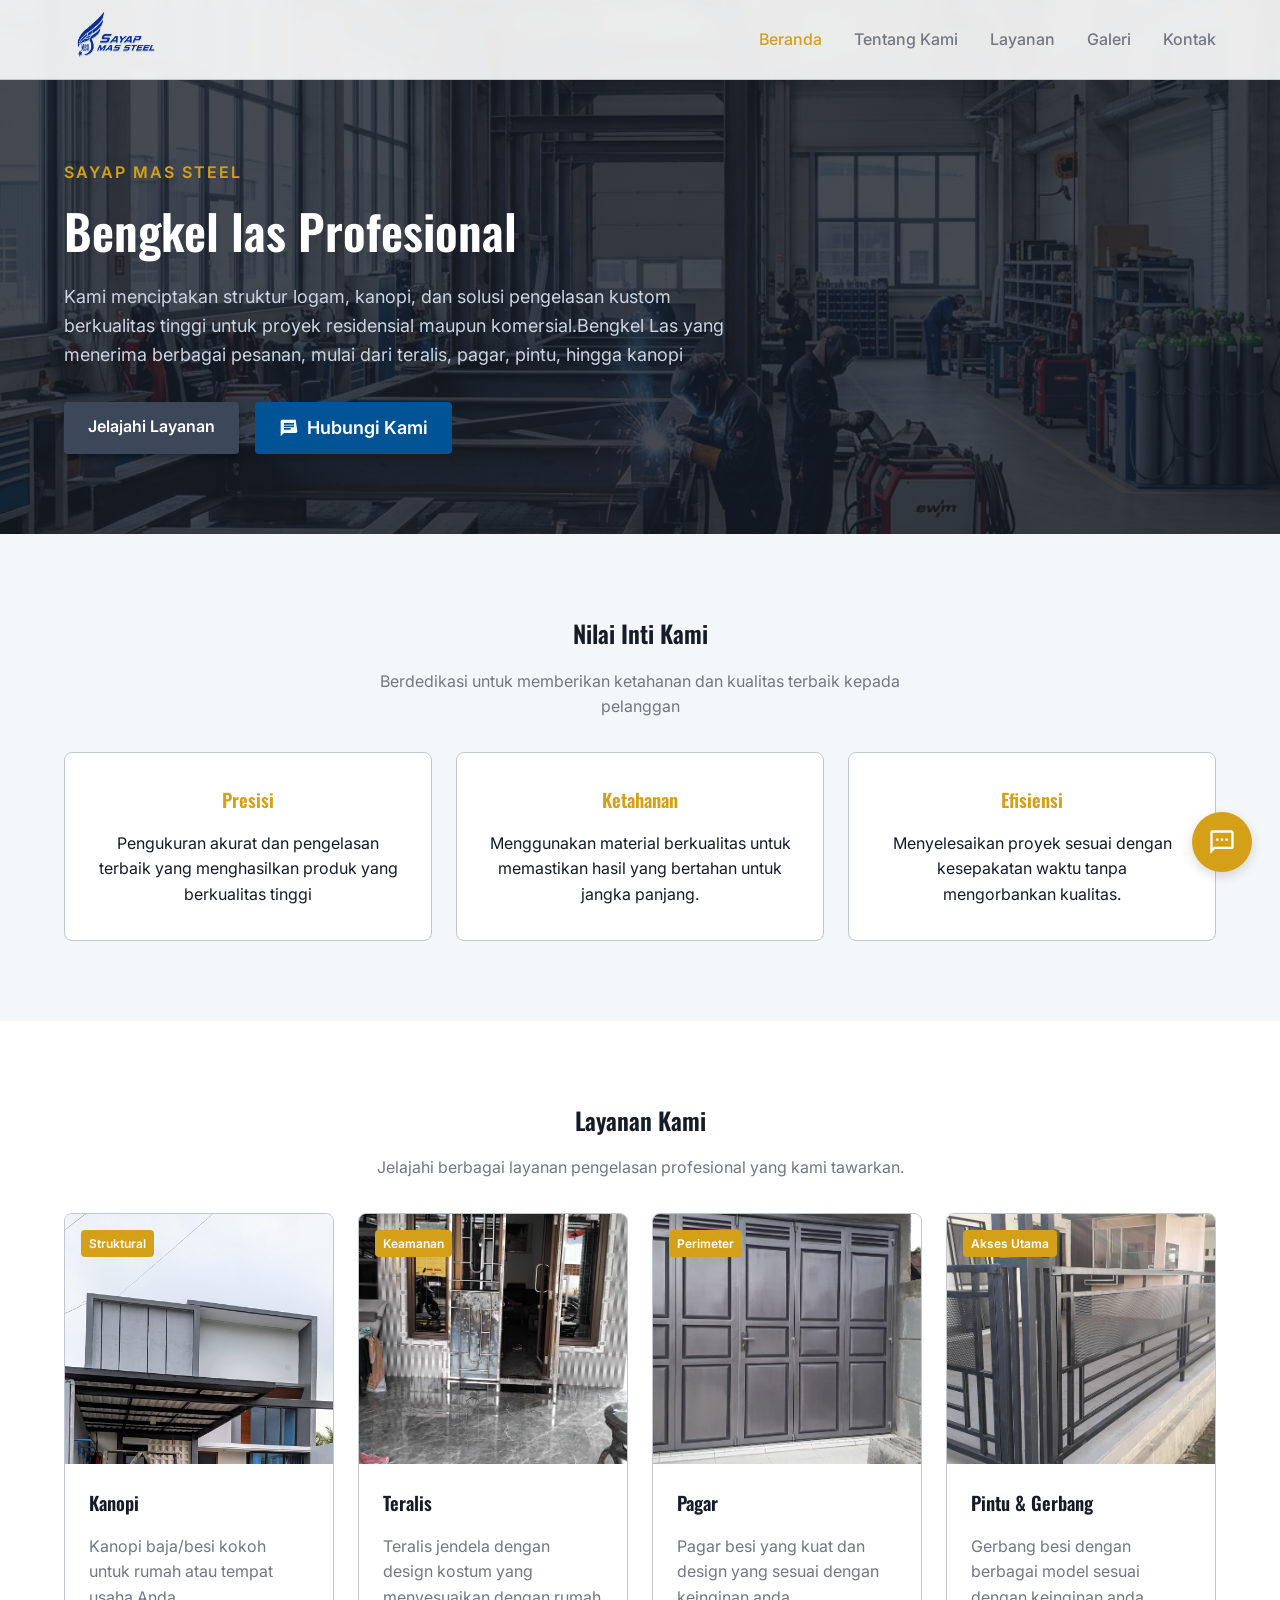
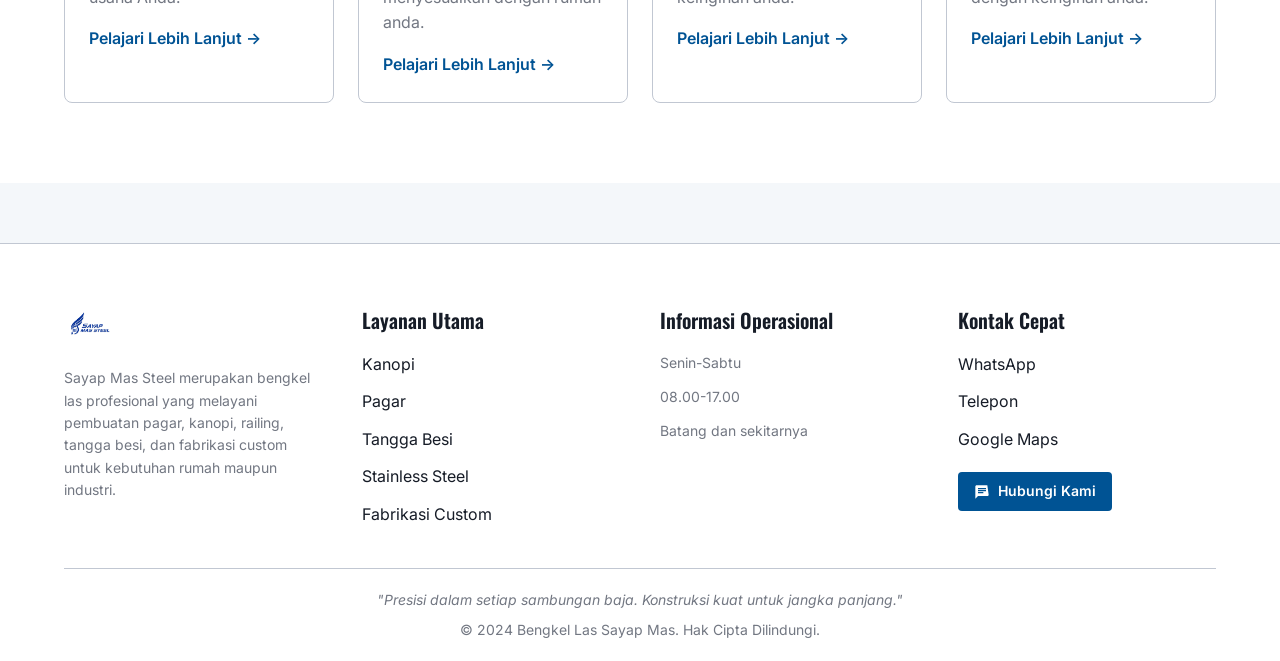
==== index.html @ 2459d59f "feat: initialize website project with core pages, assets, and styling" ====
﻿<!doctype html>
<html lang="id">
  <head>
    <meta charset="UTF-8" />
    <meta name="viewport" content="width=device-width, initial-scale=1.0" />
    <title>Sayap Mas Steel - Bengkel Las Profesional</title>
    <link rel="stylesheet" href="style.css" />
  </head>
  <body>
    <nav class="navbar">
      <div class="container">
        <div class="nav-brand">
          <img src="media/Logo.png" alt="Sayap Mas" style="height: 40px" />
        </div>
        <div class="hamburger">
          <span></span>
          <span></span>
          <span></span>
        </div>
        <div class="nav-links">
          <a href="index.html">Beranda</a>
          <a href="about.html">Tentang Kami</a>
          <a href="services.html">Layanan</a>
          <a href="gallery.html">Galeri</a>
          <a href="contact.html">Kontak</a>
        </div>
      </div>
    </nav>

    <header class="hero hero-bg">
      <div class="container">
        <div class="hero-content">
          <span class="hero-subtitle">Sayap Mas Steel</span>
          <h1 class="hero-title">Bengkel las Profesional</h1>
          <p class="hero-text">
            Kami menciptakan struktur logam, kanopi, dan solusi pengelasan
            kustom berkualitas tinggi untuk proyek residensial maupun
            komersial.Bengkel Las yang menerima berbagai pesanan, mulai dari
            teralis, pagar, pintu, hingga kanopi
          </p>
          <div style="display: flex; gap: 16px; flex-wrap: wrap">
            <a
              href="services.html"
              class="btn"
              style="box-shadow: 0 4px 6px rgba(0, 0, 0, 0.3)"
              >Jelajahi Layanan</a
            >
            <a
              href="contact.html"
              class="btn btn-whatsapp"
              style="display: flex; align-items: center; gap: 8px"
            >
              <svg
                xmlns="http://www.w3.org/2000/svg"
                width="20"
                height="20"
                viewBox="0 0 24 24"
                fill="currentColor"
              >
                <path
                  d="M20 2H4c-1.1 0-2 .9-2 2v18l4-4h14c1.1 0 2-.9 2-2zM6 9h12v2H6V9zm8 5H6v-2h8v2zm4-6H6V6h12v2z"
                />
              </svg>
              Hubungi Kami
            </a>
          </div>
        </div>
      </div>
    </header>

    <section class="section-padding">
      <div class="container">
        <div class="text-center mb-8">
          <h2>Nilai Inti Kami</h2>
          <p style="color: var(--steel-gray); max-width: 600px; margin: 0 auto">
            Berdedikasi untuk memberikan ketahanan dan kualitas terbaik kepada pelanggan
          </p>
        </div>
        <div class="grid-3">
          <div class="card p-8 text-center">
            <h3 style="color: var(--gold)">Presisi</h3>
            <p>
              Pengukuran akurat dan pengelasan terbaik yang menghasilkan produk yang berkualitas tinggi
            </p>
          </div>
          <div class="card p-8 text-center">
            <h3 style="color: var(--gold)">Ketahanan</h3>
            <p>
              Menggunakan material berkualitas untuk memastikan
              hasil yang bertahan untuk jangka panjang.
            </p>
          </div>
          <div class="card p-8 text-center">
            <h3 style="color: var(--gold)">Efisiensi</h3>
            <p>
              Menyelesaikan proyek sesuai dengan kesepakatan waktu tanpa
              mengorbankan kualitas.
            </p>
          </div>
        </div>
      </div>
    </section>

    <section class="section-padding" style="background-color: var(--white)">
      <div class="container">
        <div class="text-center mb-8">
          <h2>Layanan Kami</h2>
          <p style="color: var(--steel-gray)">
            Jelajahi berbagai layanan pengelasan profesional yang kami tawarkan.
          </p>
        </div>
        <div class="grid-4">
          <div class="card">
            <div class="card-img-wrap">
              <img src="media/gambar25.jpeg" alt="Kanopi" class="card-img" />
              <span class="badge">Struktural</span>
            </div>
            <div class="card-body">
              <h3>Kanopi</h3>
              <p style="margin-bottom: 16px; color: var(--steel-gray)">
                Kanopi baja/besi kokoh untuk rumah atau tempat usaha Anda.
              </p>
              <a
                href="services.html"
                style="color: var(--primary); font-weight: 600"
                >Pelajari Lebih Lanjut &rarr;</a
              >
            </div>
          </div>
          <div class="card">
            <div class="card-img-wrap">
              <img src="media/gambar16.jpeg" alt="Teralis" class="card-img" />
              <span class="badge">Keamanan</span>
            </div>
            <div class="card-body">
              <h3>Teralis</h3>
              <p style="margin-bottom: 16px; color: var(--steel-gray)">
                Teralis jendela dengan design kostum yang menyesuaikan dengan
                rumah anda.
              </p>
              <a
                href="services.html"
                style="color: var(--primary); font-weight: 600"
                >Pelajari Lebih Lanjut &rarr;</a
              >
            </div>
          </div>
          <div class="card">
            <div class="card-img-wrap">
              <img src="media/gambar3.jpeg" alt="Pagar" class="card-img" />
              <span class="badge">Perimeter</span>
            </div>
            <div class="card-body">
              <h3>Pagar</h3>
              <p style="margin-bottom: 16px; color: var(--steel-gray)">
                Pagar besi yang kuat dan design yang sesuai dengan keinginan
                anda.
              </p>
              <a
                href="services.html"
                style="color: var(--primary); font-weight: 600"
                >Pelajari Lebih Lanjut &rarr;</a
              >
            </div>
          </div>
          <div class="card">
            <div class="card-img-wrap">
              <img src="media/gambar4.jpeg" alt="Pintu Besi" class="card-img" />
              <span class="badge">Akses Utama</span>
            </div>
            <div class="card-body">
              <h3>Pintu & Gerbang</h3>
              <p style="margin-bottom: 16px; color: var(--steel-gray)">
                Gerbang besi dengan berbagai model sesuai dengan keinginan
                anda.
              </p>
              <a
                href="services.html"
                style="color: var(--primary); font-weight: 600"
                >Pelajari Lebih Lanjut &rarr;</a
              >
            </div>
          </div>
        </div>
      </div>
    </section>

    <footer class="footer">
      <div class="container">
        <div class="footer-grid">
          <div class="footer-brand" style="flex: 1; min-width: 250px;">
            <img
              src="media/Logo.png"
              alt="Sayap Mas"
              style="height: 40px; margin-bottom: 16px"
            />
            <p style="color: var(--steel-gray); font-size: 0.875rem">
              Sayap Mas Steel merupakan bengkel las profesional yang melayani pembuatan pagar, kanopi, railing, tangga besi, dan fabrikasi custom untuk kebutuhan rumah maupun industri.
            </p>
          </div>
          <div style="flex: 1; min-width: 150px;">
            <h4 class="footer-title">Layanan Utama</h4>
            <div class="footer-links">
              <a href="services.html">Kanopi</a>
              <a href="services.html">Pagar</a>
              <a href="services.html">Tangga Besi</a>
              <a href="services.html">Stainless Steel</a>
              <a href="services.html">Fabrikasi Custom</a>
            </div>
          </div>
          <div style="flex: 1; min-width: 150px;">
            <h4 class="footer-title">Informasi Operasional</h4>
            <div class="footer-links">
              <span style="color: var(--steel-gray); font-size: 0.875rem;">Senin-Sabtu</span>
              <span style="color: var(--steel-gray); font-size: 0.875rem;">08.00-17.00</span>
              <span style="color: var(--steel-gray); font-size: 0.875rem;">Batang dan sekitarnya</span>
            </div>
          </div>
          <div style="flex: 1; min-width: 150px;">
            <h4 class="footer-title">Kontak Cepat</h4>
            <div class="footer-links">
              <a href="https://wa.me/6282328030102" target="_blank" style="display: flex; align-items: center; gap: 8px;">WhatsApp</a>
              <a href="tel:+6282328030102" style="display: flex; align-items: center; gap: 8px;">Telepon</a>
              <a href="https://maps.app.goo.gl/3i6Q8Z6vB9f1" target="_blank" style="display: flex; align-items: center; gap: 8px;">Google Maps</a>
              <a
                href="https://wa.me/6282328030102"
                target="_blank"
                class="btn btn-whatsapp"
                style="display: inline-flex; align-items: center; gap: 8px; padding: 8px 16px; font-size: 0.875rem; margin-top: 8px; width: fit-content; border-radius: 4px; box-sizing: border-box;"
              >
                <svg
                  xmlns="http://www.w3.org/2000/svg"
                  width="16"
                  height="16"
                  viewBox="0 0 24 24"
                  fill="currentColor"
                >
                  <path
                    d="M20 2H4c-1.1 0-2 .9-2 2v18l4-4h14c1.1 0 2-.9 2-2zM6 9h12v2H6V9zm8 5H6v-2h8v2zm4-6H6V6h12v2z"
                  />
                </svg>
                Hubungi Kami
              </a>
            </div>
          </div>
        </div>
        <div class="footer-bottom" style="display: flex; flex-direction: column; align-items: center; gap: 8px; border-top: 1px solid var(--border); padding-top: 20px;">
          <p style="color: var(--steel-gray); font-size: 0.875rem; font-style: italic;">"Presisi dalam setiap sambungan baja. Konstruksi kuat untuk jangka panjang."</p>
          <p style="color: var(--steel-gray); font-size: 0.875rem;">&copy; 2024 Bengkel Las Sayap Mas. Hak Cipta Dilindungi.</p>
        </div>
      </div>
    </footer>

    <!-- Floating Chatbot -->
    <div id="chatbot-fab" class="fab">
      <svg xmlns="http://www.w3.org/2000/svg" viewBox="0 0 24 24">
        <path
          d="M20 2H4c-1.1 0-2 .9-2 2v18l4-4h14c1.1 0 2-.9 2-2V4c0-1.1-.9-2-2-2zm0 14H5.2L4 17.2V4h16v12zM7 9h2v2H7zm4 0h2v2h-2zm4 0h2v2h-2z"
        />
      </svg>
    </div>

    <script src="script.js"></script>
  </body>
</html>
---- style.css ----
/* style.css - Simple styling for Sayap Mas */

@import url('https://fonts.googleapis.com/css2?family=Inter:wght@400;500;600;700&family=Oswald:wght@400;500;600;700&display=swap');

:root {
    --bg-main: #F4F7FA;
    --gold: #D4A017;
    --steel-gray: #727782;
    --soft-dark: #2a303d;
    --text-dark: #161c27;
    --white: #ffffff;
    --border: #c1c7d2;
    --primary: #005394;
    --primary-btn: #3c475a;
    --light-blue: #2b6cb0;
}

* {
    margin: 0;
    padding: 0;
    box-sizing: border-box;
}

body {
    font-family: 'Inter', sans-serif;
    background-color: var(--bg-main);
    color: var(--text-dark);
    line-height: 1.6;
}

h1, h2, h3, h4, h5, h6 {
    font-family: 'Oswald', sans-serif;
    font-weight: 600;
    margin-bottom: 1rem;
}

a {
    text-decoration: none;
    color: inherit;
}

ul {
    list-style: none;
}

/* Layout Utilities */
.container {
    max-width: 1200px;
    margin: 0 auto;
    padding: 0 24px;
}

.section-padding {
    padding-top: 80px;
    padding-bottom: 80px;
}

/* Navbar */
.navbar {
    background-color: rgba(255, 255, 255, 0.9);
    backdrop-filter: blur(8px);
    position: fixed;
    top: 0;
    left: 0;
    right: 0;
    height: 80px;
    border-bottom: 1px solid var(--border);
    z-index: 1000;
    display: flex;
    align-items: center;
}

.navbar .container {
    width: 100%;
    display: flex;
    justify-content: space-between;
    align-items: center;
}

.nav-brand {
    font-family: 'Oswald', sans-serif;
    font-size: 1.5rem;
    font-weight: 700;
    color: var(--soft-dark);
    text-transform: uppercase;
}

.nav-brand img {
    height: 80px !important;
}

.nav-links {
    display: flex;
    gap: 32px;
}

.nav-links a {
    font-weight: 500;
    color: var(--steel-gray);
    transition: color 0.3s;
}

.nav-links a:hover, .nav-links a.active {
    color: var(--gold);
}

/* Hero Section */
.hero {
    padding-top: 160px; /* Account for navbar */
    padding-bottom: 80px;
    background-color: var(--white);
    border-bottom: 1px solid var(--border);
}

.hero-content {
    max-width: 700px;
}

.hero-subtitle {
    font-weight: 600;
    color: var(--gold);
    text-transform: uppercase;
    letter-spacing: 2px;
    margin-bottom: 16px;
    display: block;
}

.hero-title {
    font-size: 3rem;
    line-height: 1.2;
    margin-bottom: 24px;
}

.hero-text {
    font-size: 1.125rem;
    color: var(--steel-gray);
    margin-bottom: 32px;
}

.btn {
    display: inline-block;
    padding: 12px 24px;
    background-color: var(--primary-btn);
    color: var(--white);
    font-weight: 600;
    border-radius: 4px;
    cursor: pointer;
    border: none;
    transition: opacity 0.3s;
}

.btn:hover {
    opacity: 0.9;
    transform: scale(1.05);
    transition: 0.5s;
    background-color: var(--light-blue);
    color: var(--gold);
}

.btn-outline {
    background-color: transparent;
    border: 2px solid var(--steel-gray);
    color: var(--steel-gray);
}

.btn-outline:hover {
    background-color: var(--steel-gray);
    color: var(--white);
}

/* Grids */
.grid-2 { display: grid; grid-template-columns: repeat(2, 1fr); gap: 24px; }
.grid-3 { display: grid; grid-template-columns: repeat(3, 1fr); gap: 24px; }
.grid-4 { display: grid; grid-template-columns: repeat(4, 1fr); gap: 24px; }

/* Bento specific */
.bento-grid {
    display: grid;
    grid-template-columns: repeat(12, 1fr);
    gap: 24px;
}
.col-span-8 { grid-column: span 8; }
.col-span-6 { grid-column: span 6; }
.col-span-4 { grid-column: span 4; }

@media (max-width: 768px) {
    .bento-grid, .grid-2, .grid-3, .grid-4 {
        grid-template-columns: 1fr;
    }
    .col-span-8, .col-span-6, .col-span-4 {
        grid-column: span 1;
    }
    .nav-links {
        display: none;
        position: absolute;
        top: 80px;
        left: 0;
        width: 100%;
        background-color: var(--white);
        flex-direction: column;
        padding: 20px;
        box-shadow: 0 10px 15px rgba(0,0,0,0.1);
        gap: 16px;
    }
    .nav-links.nav-active {
        display: flex;
    }
}

/* Mobile Hamburger */
.hamburger {
    display: none;
    flex-direction: column;
    cursor: pointer;
    gap: 5px;
}
.hamburger span {
    width: 25px;
    height: 3px;
    background-color: var(--soft-dark);
    transition: all 0.3s ease-in-out;
}
@media (max-width: 768px) {
    .hamburger { display: flex; }
}

/* Cards */
.card {
    background: var(--white);
    border: 1px solid var(--border);
    border-radius: 8px;
    overflow: hidden;
    display: flex;
    flex-direction: column;
    transition: transform 0.3s ease, box-shadow 0.3s ease;
}
.card:hover {
    transform: translateY(-5px);
    box-shadow: 0 10px 25px rgba(0,0,0,0.1);
}

.card-img-wrap {
    width: 100%;
    height: 250px;
    overflow: hidden;
    position: relative;
}

.card-img {
    width: 100%;
    height: 100%;
    object-fit: cover;
}

.card-body {
    padding: 24px;
    flex: 1;
    display: flex;
    flex-direction: column;
}

/* Badges */
.badge {
    position: absolute;
    top: 16px;
    left: 16px;
    background: var(--gold);
    color: var(--white);
    padding: 4px 8px;
    font-size: 12px;
    font-weight: 600;
    border-radius: 4px;
}

/* Footer */
.footer {
    background-color: var(--white);
    border-top: 1px solid var(--border);
    padding: 60px 0 20px;
    margin-top: 60px;
}

.footer-grid {
    display: flex;
    justify-content: space-between;
    flex-wrap: wrap;
    gap: 40px;
    margin-bottom: 40px;
}

.footer-brand {
    max-width: 300px;
}

.footer-title {
    font-size: 1.25rem;
    margin-bottom: 16px;
}

.footer-links {
    display: flex;
    flex-direction: column;
    gap: 12px;
}

.footer-bottom {
    text-align: center;
    padding-top: 20px;
    border-top: 1px solid var(--border);
    color: var(--steel-gray);
    font-size: 0.875rem;
}

/* Floating Chatbot */
.fab {
    position: fixed;
    bottom: 28px;
    right: 28px;
    width: 60px;
    height: 60px;
    background-color: var(--gold);
    color: var(--white);
    border-radius: 50%;
    display: flex;
    justify-content: center;
    align-items: center;
    box-shadow: 0 4px 12px rgba(0,0,0,0.15);
    cursor: pointer;
    z-index: 1000;
    transition: transform 0.3s;
}

.fab:hover {
    transform: scale(1.05);
}

.fab svg {
    width: 28px;
    height: 28px;
    fill: currentColor;
}

/* Forms */
.form-group {
    margin-bottom: 20px;
}
.form-label {
    display: block;
    margin-bottom: 8px;
    font-weight: 600;
    font-size: 0.875rem;
}
.form-control {
    width: 100%;
    padding: 12px 16px;
    border: 1px solid var(--border);
    border-radius: 4px;
    font-family: inherit;
    font-size: 1rem;
    background: var(--bg-main);
}
.form-control:focus {
    outline: none;
    border-color: var(--gold);
}

/* Contact Info Layout */
.contact-item {
    display: flex;
    align-items: center;
    padding: 24px;
    background: var(--white);
    border: 1px solid var(--border);
    margin-bottom: 16px;
}

.contact-icon {
    width: 48px;
    height: 48px;
    background: var(--bg-main);
    display: flex;
    align-items: center;
    justify-content: center;
    margin-right: 24px;
    border-radius: 4px;
}

/* Chatbot interface */
.chat-wrapper {
    display: flex;
    border: 1px solid var(--border);
    background: var(--white);
    border-radius: 8px;
    overflow: hidden;
    height: 600px;
}
.chat-window {
    flex: 1;
    display: flex;
    flex-direction: column;
}
.chat-header {
    padding: 20px;
    border-bottom: 1px solid var(--border);
    background: var(--bg-main);
    display: flex;
    align-items: center;
    gap: 16px;
}
.chat-body {
    flex: 1;
    padding: 20px;
    overflow-y: auto;
    display: flex;
    flex-direction: column;
    gap: 20px;
}
.chat-input {
    padding: 20px;
    border-top: 1px solid var(--border);
    display: flex;
    gap: 12px;
}
.message {
    max-width: 80%;
    padding: 12px 16px;
    border-radius: 8px;
}
.msg-bot {
    align-self: flex-start;
    background: var(--bg-main);
    border: 1px solid var(--border);
    border-top-left-radius: 0;
}
.msg-user {
    align-self: flex-end;
    background: var(--primary-btn);
    color: var(--white);
    border-top-right-radius: 0;
}

/* Misc Utilities */
.text-center { text-align: center; }
.mb-2 { margin-bottom: 8px; }
.mb-4 { margin-bottom: 16px; }
.mb-6 { margin-bottom: 24px; }
.mb-8 { margin-bottom: 32px; }
.mt-8 { margin-top: 32px; }
.bg-white { background-color: var(--white); }
.bg-dark { background-color: var(--soft-dark); color: var(--white); }
.p-8 { padding: 32px; }
.align-center { align-items: center; }

/* Premium Hero Overlay */
.hero-bg {
    background-image: linear-gradient(rgba(22, 28, 39, 0.8), rgba(22, 28, 39, 0.8)), url('media/hero_welding.png');
    background-size: cover;
    background-position: center;
    color: var(--white);
    border-bottom: none;
}
.hero-bg .hero-text {
    color: #cbd5e1;
}
.hero-bg .hero-title {
    color: var(--white);
}

/* WhatsApp CTA Button */
.btn-whatsapp {
    background-color: var(--primary);
    color: var(--white);
    font-size: 1.125rem;
}
.btn-whatsapp:hover {
    background-color: var(--light-blue);
    color: var(--gold);
    opacity: 1;
    transform: scale(1.05);
    transition: 0.5s;
}
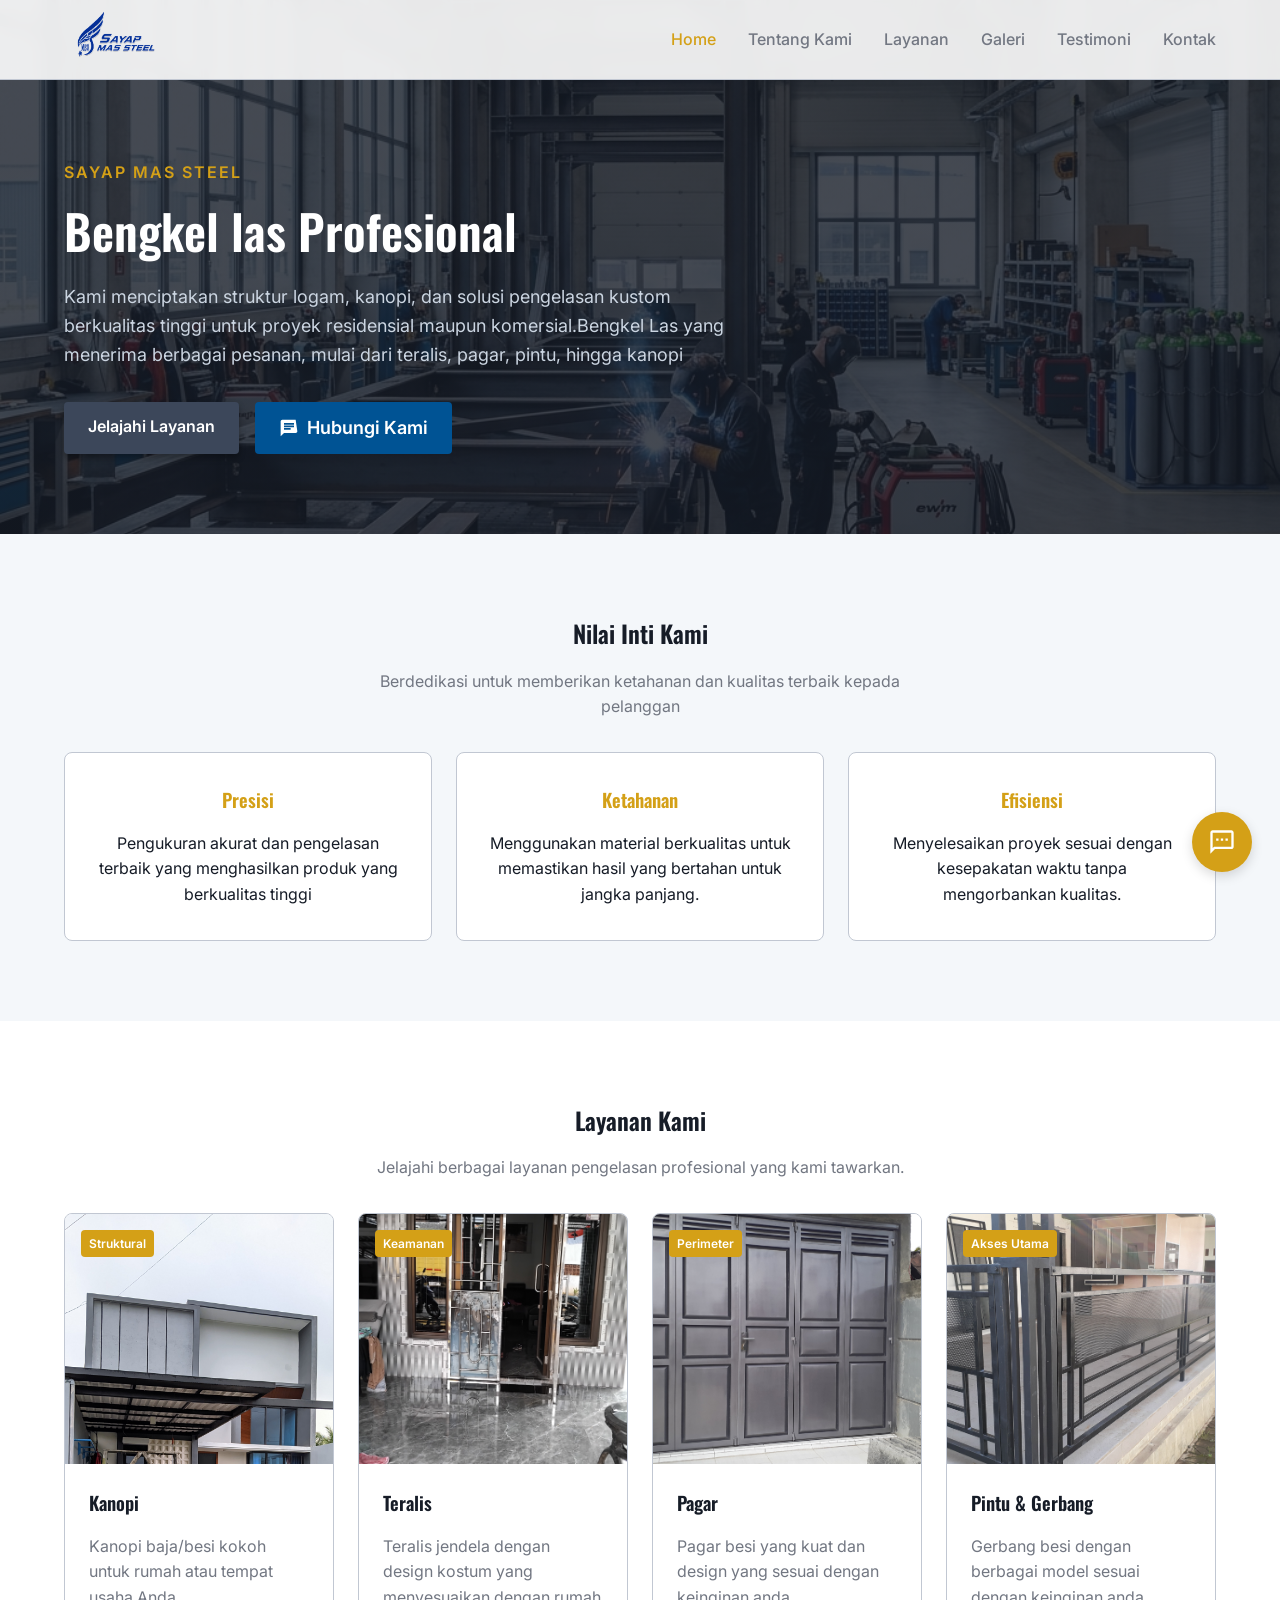
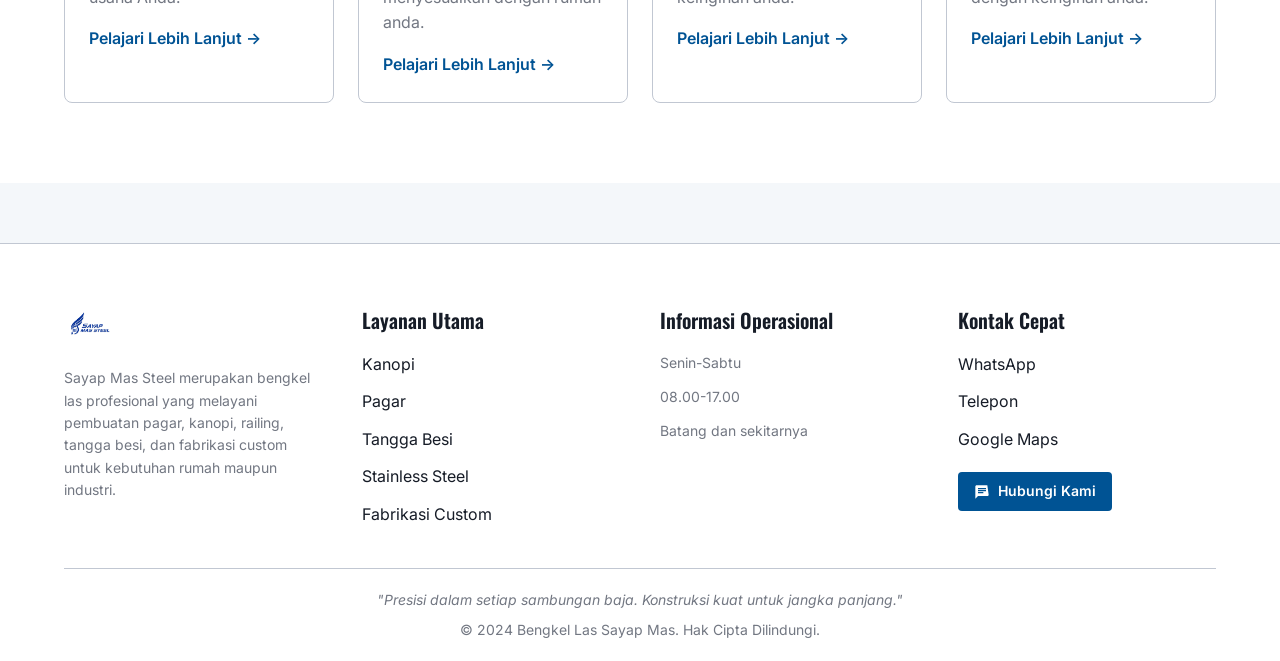
==== commit f73990c7: "refactor: update navigation labels, add Testimonials page, and standardize base document structure" ====
--- a/index.html
+++ b/index.html
@@ -1,4 +1,4 @@
-﻿<!doctype html>
+<!doctype html>
 <html lang="id">
   <head>
     <meta charset="UTF-8" />
@@ -18,10 +18,11 @@
           <span></span>
         </div>
         <div class="nav-links">
-          <a href="index.html">Beranda</a>
+          <a href="index.html">Home</a>
           <a href="about.html">Tentang Kami</a>
           <a href="services.html">Layanan</a>
           <a href="gallery.html">Galeri</a>
+          <a href="testimonials.html">Testimoni</a>
           <a href="contact.html">Kontak</a>
         </div>
       </div>
